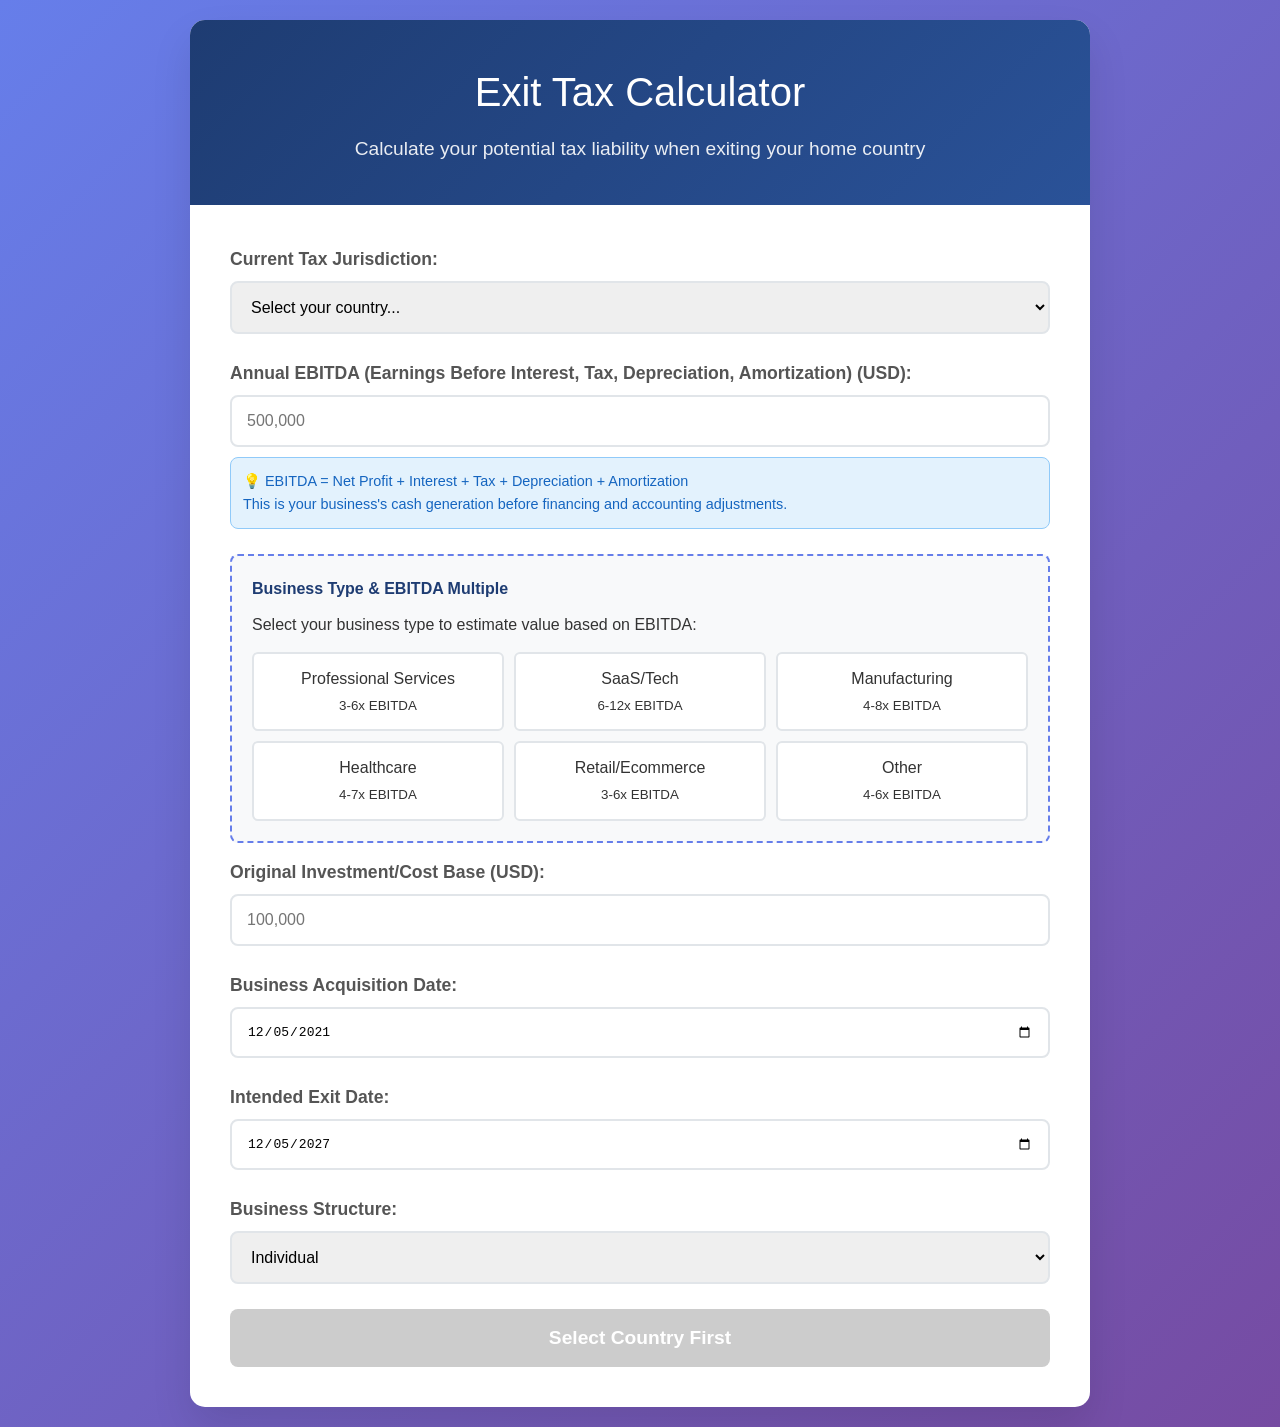
==== calculator/index.html @ 255c91f5 "Link calculator results to fact find" ====
<!DOCTYPE html>
<html lang="en">
<head>
    <meta charset="UTF-8">
    <meta name="viewport" content="width=device-width, initial-scale=1.0">
    <title>Exit Tax Calculator</title>
    <style>
        * {
            margin: 0;
            padding: 0;
            box-sizing: border-box;
        }
        
        body {
            font-family: -apple-system, BlinkMacSystemFont, 'Segoe UI', Roboto, sans-serif;
            line-height: 1.6;
            color: #333;
            background: linear-gradient(135deg, #667eea 0%, #764ba2 100%);
            min-height: 100vh;
            padding: 20px;
        }
        
        .container {
            max-width: 900px;
            margin: 0 auto;
            background: white;
            border-radius: 15px;
            box-shadow: 0 20px 40px rgba(0,0,0,0.1);
            overflow: hidden;
        }
        
        .header {
            background: linear-gradient(135deg, #1e3c72 0%, #2a5298 100%);
            color: white;
            padding: 40px;
            text-align: center;
        }
        
        .header h1 {
            font-size: 2.5em;
            margin-bottom: 10px;
            font-weight: 300;
        }
        
        .header p {
            font-size: 1.2em;
            opacity: 0.9;
        }
        
        .form-container {
            padding: 40px;
        }
        
        .form-group {
            margin-bottom: 25px;
        }
        
        label {
            display: block;
            margin-bottom: 8px;
            font-weight: 600;
            color: #555;
            font-size: 1.1em;
        }
        
        input, select {
            width: 100%;
            padding: 15px;
            border: 2px solid #e1e5e9;
            border-radius: 8px;
            font-size: 1em;
            transition: border-color 0.3s ease;
        }
        
        input:focus, select:focus {
            outline: none;
            border-color: #667eea;
            box-shadow: 0 0 0 3px rgba(102, 126, 234, 0.1);
        }
        
        .valuation-helper {
            background: #f8f9fa;
            border: 2px dashed #667eea;
            border-radius: 8px;
            padding: 20px;
            margin: 15px 0;
        }
        
        .valuation-helper h4 {
            color: #1e3c72;
            margin-bottom: 10px;
        }
        
        .multiple-selector {
            display: grid;
            grid-template-columns: repeat(auto-fit, minmax(200px, 1fr));
            gap: 10px;
            margin-top: 15px;
        }
        
        .multiple-option {
            background: white;
            border: 2px solid #e1e5e9;
            border-radius: 6px;
            padding: 12px;
            cursor: pointer;
            transition: all 0.3s ease;
            text-align: center;
        }
        
        .multiple-option:hover {
            border-color: #667eea;
            background: #f0f4ff;
        }
        
        .multiple-option.selected {
            border-color: #667eea;
            background: #667eea;
            color: white;
        }
        
        .estimated-value {
            background: #e8f5e8;
            border: 2px solid #4caf50;
            border-radius: 8px;
            padding: 15px;
            margin-top: 15px;
            text-align: center;
            font-size: 1.2em;
            font-weight: 600;
            color: #2e7d32;
        }
        
        .jurisdiction-specific {
            background: #f8f9fa;
            border-radius: 8px;
            padding: 20px;
            margin-top: 15px;
            border-left: 4px solid #667eea;
        }
        
        .calculate-btn {
            width: 100%;
            background: linear-gradient(135deg, #667eea 0%, #764ba2 100%);
            color: white;
            border: none;
            padding: 18px;
            font-size: 1.2em;
            font-weight: 600;
            border-radius: 8px;
            cursor: pointer;
            transition: transform 0.2s ease, box-shadow 0.2s ease;
        }
        
        .calculate-btn:hover {
            transform: translateY(-2px);
            box-shadow: 0 10px 25px rgba(102, 126, 234, 0.3);
        }
        
        .calculate-btn:disabled {
            background: #ccc;
            cursor: not-allowed;
            transform: none;
            box-shadow: none;
        }
        
        .results {
            background: #f8f9fa;
            border-radius: 10px;
            padding: 30px;
            margin-top: 30px;
            border: 1px solid #e1e5e9;
        }
        
        .results h2 {
            color: #1e3c72;
            margin-bottom: 20px;
            font-size: 1.8em;
        }
        
        .calculation-detail {
            background: white;
            padding: 20px;
            border-radius: 8px;
            margin-bottom: 20px;
            border-left: 4px solid #2a5298;
        }
        
        .savings {
            background: linear-gradient(135deg, #11998e 0%, #38ef7d 100%);
            color: white;
            padding: 20px;
            border-radius: 8px;
            text-align: center;
            font-size: 1.3em;
            font-weight: 600;
            margin: 20px 0;
        }
        
        .urgency {
            background: linear-gradient(135deg, #ff416c 0%, #ff4b2b 100%);
            color: white;
            padding: 20px;
            border-radius: 8px;
            margin-top: 20px;
            font-weight: 600;
        }
        
        .service-fee {
            background: #1e3c72;
            color: white;
            padding: 15px;
            border-radius: 8px;
            text-align: center;
            font-size: 1.1em;
            margin: 15px 0;
        }

        .fact-find-cta {
            display: none;
            margin-top: 24px;
            padding: 24px;
            border-radius: 10px;
            background: #f0f4ff;
            border: 2px solid #667eea;
            text-align: center;
        }

        .fact-find-cta h3 {
            color: #1e3c72;
            margin-bottom: 8px;
        }

        .fact-find-cta p {
            color: #555;
            margin-bottom: 16px;
        }

        .fact-find-link {
            display: inline-block;
            background: linear-gradient(135deg, #1e3c72 0%, #2a5298 100%);
            color: white;
            text-decoration: none;
            padding: 14px 22px;
            border-radius: 8px;
            font-weight: 700;
        }
        
        .currency-note {
            background: #fff3cd;
            border: 1px solid #ffeaa7;
            border-radius: 8px;
            padding: 12px;
            margin-bottom: 20px;
            color: #856404;
            text-align: center;
        }
        
        .ebitda-note {
            background: #e3f2fd;
            border: 1px solid #90caf9;
            border-radius: 8px;
            padding: 12px;
            margin-top: 10px;
            color: #1565c0;
            font-size: 0.9em;
        }
        
        @media (max-width: 768px) {
            .container {
                margin: 10px;
                border-radius: 10px;
            }
            
            .header {
                padding: 30px 20px;
            }
            
            .header h1 {
                font-size: 2em;
            }
            
            .form-container {
                padding: 30px 20px;
            }
            
            .multiple-selector {
                grid-template-columns: 1fr;
            }
        }
    </style>
</head>
<body>
    <div class="container">
        <div class="header">
            <h1>Exit Tax Calculator</h1>
            <p>Calculate your potential tax liability when exiting your home country</p>
        </div>
        
        <div class="form-container">
            <form id="exitTaxForm">
                <div class="form-group">
                    <label>Current Tax Jurisdiction:</label>
                    <select id="jurisdiction" onchange="updateCurrency()">
                        <option value="">Select your country...</option>
                        <option value="australia">Australia</option>
                        <option value="uk">United Kingdom</option>
                        <option value="canada">Canada</option>
                    </select>
                </div>
                
                <div id="currencyNote" class="currency-note" style="display:none;"></div>

                <div class="form-group">
                    <label>Annual EBITDA (Earnings Before Interest, Tax, Depreciation, Amortization) <span id="currencyLabel">(USD)</span>:</label>
                    <input type="number" id="ebitda" placeholder="500,000" onchange="calculateEstimatedValue()">
                    <div class="ebitda-note">
                        💡 EBITDA = Net Profit + Interest + Tax + Depreciation + Amortization<br>
                        This is your business's cash generation before financing and accounting adjustments.
                    </div>
                </div>
                
                <div class="valuation-helper">
                    <h4>Business Type & EBITDA Multiple</h4>
                    <p>Select your business type to estimate value based on EBITDA:</p>
                    
                    <div class="multiple-selector">
                        <div class="multiple-option" onclick="selectMultiple(4, 'Professional Services')" data-multiple="4">
                            <div>Professional Services</div>
                            <small>3-6x EBITDA</small>
                        </div>
                        <div class="multiple-option" onclick="selectMultiple(8, 'SaaS/Tech')" data-multiple="8">
                            <div>SaaS/Tech</div>
                            <small>6-12x EBITDA</small>
                        </div>
                        <div class="multiple-option" onclick="selectMultiple(6, 'Manufacturing')" data-multiple="6">
                            <div>Manufacturing</div>
                            <small>4-8x EBITDA</small>
                        </div>
                        <div class="multiple-option" onclick="selectMultiple(5, 'Healthcare')" data-multiple="5">
                            <div>Healthcare</div>
                            <small>4-7x EBITDA</small>
                        </div>
                        <div class="multiple-option" onclick="selectMultiple(4, 'Retail/Ecommerce')" data-multiple="4">
                            <div>Retail/Ecommerce</div>
                            <small>3-6x EBITDA</small>
                        </div>
                        <div class="multiple-option" onclick="selectMultiple(5, 'Other')" data-multiple="5">
                            <div>Other</div>
                            <small>4-6x EBITDA</small>
                        </div>
                    </div>
                    
                    <div id="estimatedValue" class="estimated-value" style="display:none;"></div>
                </div>

                <div class="form-group">
                    <label>Original Investment/Cost Base <span id="costCurrencyLabel">(USD)</span>:</label>
                    <input type="number" id="costBase" placeholder="100,000">
                </div>

                <div class="form-group">
                    <label>Business Acquisition Date:</label>
                    <input type="date" id="acquisitionDate">
                </div>

                <div class="form-group">
                    <label>Intended Exit Date:</label>
                    <input type="date" id="exitDate">
                </div>

                <div class="form-group">
                    <label>Business Structure:</label>
                    <select id="structure">
                        <option value="individual">Individual</option>
                        <option value="company">Company</option>
                        <option value="trust">Trust/Partnership</option>
                    </select>
                </div>

                <!-- Australia specific -->
                <div id="australiaFields" class="jurisdiction-specific" style="display:none;">
                    <h3 style="margin-bottom: 15px; color: #1e3c72;">Australia-Specific Questions</h3>
                    <div class="form-group">
                        <label>Family trust with income splitting arrangements?</label>
                        <select id="familyTrust">
                            <option value="no">No</option>
                            <option value="yes">Yes</option>
                        </select>
                    </div>
                </div>

                <!-- UK specific -->
                <div id="ukFields" class="jurisdiction-specific" style="display:none;">
                    <h3 style="margin-bottom: 15px; color: #1e3c72;">UK-Specific Questions</h3>
                    <div class="form-group">
                        <label>Business Asset Disposal Relief eligible?</label>
                        <select id="badr">
                            <option value="no">No</option>
                            <option value="yes">Yes</option>
                        </select>
                    </div>
                    <div class="form-group">
                        <label>Do you plan to return to UK within 5 years?</label>
                        <select id="returnPlan">
                            <option value="no">No</option>
                            <option value="yes">Yes</option>
                        </select>
                    </div>
                </div>

                <!-- Canada specific -->
                <div id="canadaFields" class="jurisdiction-specific" style="display:none;">
                    <h3 style="margin-bottom: 15px; color: #1e3c72;">Canada-Specific Questions</h3>
                    <div class="form-group">
                        <label>Qualified Small Business Corporation shares?</label>
                        <select id="qsbc">
                            <option value="no">No</option>
                            <option value="yes">Yes</option>
                        </select>
                    </div>
                </div>

                <button type="button" class="calculate-btn" onclick="calculateTax()" id="calculateBtn" disabled>Select Country First</button>
            </form>

            <div id="results" style="display:none;" class="results">
                <h2>Exit Tax Calculation Results</h2>
                <div id="calculation" class="calculation-detail"></div>
                <div class="service-fee" id="serviceFee">Our offshore setup service fee: $8,000 USD</div>
                <div id="savings" class="savings"></div>
                <div id="urgency"></div>
                <div id="factFindCta" class="fact-find-cta">
                    <h3>Ready to continue?</h3>
                    <p>Send these calculator inputs into the client fact-find so you do not need to re-enter the business and exit-tax details.</p>
                    <a id="factFindLink" class="fact-find-link" href="../fact-find.html">Continue to pre-filled fact find →</a>
                </div>
            </div>
        </div>
    </div>

    <script>
        let selectedMultiple = 0;
        let selectedBusinessType = '';
        let currentCurrency = 'USD';
        let currentCurrencySymbol = '$';
        
        const exchangeRates = {
            'USD': 1,
            'AUD': 0.65,  // 1 AUD = 0.65 USD
            'GBP': 1.25,  // 1 GBP = 1.25 USD  
            'CAD': 0.72   // 1 CAD = 0.72 USD
        };
        
        const currencySymbols = {
            'USD': '$',
            'AUD': 'A$',
            'GBP': '£',
            'CAD': 'C$'
        };

        function updateCurrency() {
            const jurisdiction = document.getElementById('jurisdiction').value;
            const currencyNote = document.getElementById('currencyNote');
            const calculateBtn = document.getElementById('calculateBtn');
            
            // Hide all jurisdiction-specific fields
            document.getElementById('australiaFields').style.display = 'none';
            document.getElementById('ukFields').style.display = 'none';
            document.getElementById('canadaFields').style.display = 'none';
            
            if (jurisdiction === 'australia') {
                currentCurrency = 'AUD';
                currentCurrencySymbol = 'A$';
                document.getElementById('australiaFields').style.display = 'block';
                currencyNote.innerHTML = '💰 All amounts shown in Australian Dollars (AUD)';
                currencyNote.style.display = 'block';
                calculateBtn.disabled = false;
                calculateBtn.innerHTML = 'Calculate Exit Tax';
            } else if (jurisdiction === 'uk') {
                currentCurrency = 'GBP';
                currentCurrencySymbol = '£';
                document.getElementById('ukFields').style.display = 'block';
                currencyNote.innerHTML = '💰 All amounts shown in British Pounds (GBP)';
                currencyNote.style.display = 'block';
                calculateBtn.disabled = false;
                calculateBtn.innerHTML = 'Calculate Exit Tax';
            } else if (jurisdiction === 'canada') {
                currentCurrency = 'CAD';
                currentCurrencySymbol = 'C$';
                document.getElementById('canadaFields').style.display = 'block';
                currencyNote.innerHTML = '💰 All amounts shown in Canadian Dollars (CAD)';
                currencyNote.style.display = 'block';
                calculateBtn.disabled = false;
                calculateBtn.innerHTML = 'Calculate Exit Tax';
            } else {
                currentCurrency = 'USD';
                currentCurrencySymbol = '$';
                currencyNote.style.display = 'none';
                calculateBtn.disabled = true;
                calculateBtn.innerHTML = 'Select Country First';
            }
            
            // Update currency labels
            document.getElementById('currencyLabel').textContent = `(${currentCurrency})`;
            document.getElementById('costCurrencyLabel').textContent = `(${currentCurrency})`;
            
            // Recalculate estimated value if we have data
            calculateEstimatedValue();
            
            // Update service fee display
            updateServiceFeeDisplay();
        }

        function selectMultiple(multiple, businessType) {
            selectedMultiple = multiple;
            selectedBusinessType = businessType;
            
            // Update visual selection
            document.querySelectorAll('.multiple-option').forEach(el => {
                el.classList.remove('selected');
            });
            
            event.target.closest('.multiple-option').classList.add('selected');
            
            // Recalculate estimated value
            calculateEstimatedValue();
        }

        function calculateEstimatedValue() {
            const ebitda = parseFloat(document.getElementById('ebitda').value) || 0;
            const estimatedValueDiv = document.getElementById('estimatedValue');
            
            if (ebitda > 0 && selectedMultiple > 0) {
                const estimatedValue = ebitda * selectedMultiple;
                estimatedValueDiv.innerHTML = `Estimated ${selectedBusinessType} Value: ${formatCurrency(estimatedValue, currentCurrency)}<br><small>(${formatCurrency(ebitda, currentCurrency)} EBITDA × ${selectedMultiple}x multiple)</small>`;
                estimatedValueDiv.style.display = 'block';
            } else {
                estimatedValueDiv.style.display = 'none';
            }
        }
        
        function updateServiceFeeDisplay() {
            const serviceFeeDiv = document.getElementById('serviceFee');
            const feeInLocalCurrency = 8000 / exchangeRates[currentCurrency];
            serviceFeeDiv.innerHTML = `Our offshore setup service fee: ${formatCurrency(feeInLocalCurrency, currentCurrency)} (${formatCurrency(8000, 'USD')})`;
        }

        function formatCurrency(amount, currency = currentCurrency) {
            const symbol = currencySymbols[currency] || '$';
            const formatted = new Intl.NumberFormat('en-US', {
                minimumFractionDigits: 0,
                maximumFractionDigits: 0,
            }).format(amount);
            return `${symbol}${formatted}`;
        }

        function convertToUSD(amount, fromCurrency) {
            return amount * exchangeRates[fromCurrency];
        }

        function convertFromUSD(amount, toCurrency) {
            return amount / exchangeRates[toCurrency];
        }

        function base64UrlEncode(obj) {
            const json = JSON.stringify(obj);
            const utf8 = encodeURIComponent(json).replace(/%([0-9A-F]{2})/g, (_, p1) => String.fromCharCode('0x' + p1));
            return btoa(utf8).replace(/\+/g, '-').replace(/\//g, '_').replace(/=+$/g, '');
        }

        function cleanNumber(value) {
            return Math.round(Number(value) || 0).toString();
        }

        function jurisdictionToFactFindCountry(jurisdiction) {
            return { australia: 'Australia', uk: 'United Kingdom', canada: 'Canada' }[jurisdiction] || '';
        }

        function jurisdictionToBusinessLocation(jurisdiction) {
            return { australia: 'AU', uk: 'GB', canada: 'CA' }[jurisdiction] || '';
        }

        function structureToFactFind(structure) {
            return { individual: 'Sole Trader', company: 'Company / Pty Ltd / Ltd', trust: 'Trust' }[structure] || '';
        }

        function buildFactFindPayload(result) {
            const jurisdiction = document.getElementById('jurisdiction').value;
            const ebitda = parseFloat(document.getElementById('ebitda').value) || 0;
            const costBase = parseFloat(document.getElementById('costBase').value) || 0;
            const structure = document.getElementById('structure').value;
            const acquisitionDate = document.getElementById('acquisitionDate').value;
            const exitDate = document.getElementById('exitDate').value;
            const country = jurisdictionToFactFindCountry(jurisdiction);
            const businessType = selectedBusinessType || 'General';
            const multiple = selectedMultiple || 5;
            const businessValue = result && result.businessValue ? result.businessValue : ebitda * multiple;
            const capitalGain = result && result.capitalGain ? result.capitalGain : Math.max(0, businessValue - costBase);
            const exitTax = result && result.exitTax ? result.exitTax : 0;

            return {
                source: 'exit_tax_calculator',
                tax_residency: country,
                business_location: jurisdictionToBusinessLocation(jurisdiction),
                business_structure: structureToFactFind(structure),
                profit: cleanNumber(ebitda),
                business_value: cleanNumber(businessValue),
                future_value: cleanNumber(businessValue),
                cost_base: cleanNumber(costBase),
                cgt_aware: exitTax > 0 ? 'yes' : 'no',
                cgt_exposure: cleanNumber(exitTax),
                business_valued: 'yes',
                goals: ['reduce_ongoing_tax', 'exit_planning', 'relocate', 'structure'],
                additional_notes: [
                    'Imported from International Broker Co exit tax calculator.',
                    `Calculator jurisdiction: ${country || jurisdiction}`,
                    `Annual EBITDA entered: ${formatCurrency(ebitda)}`,
                    `Business type / multiple: ${businessType} ${multiple}x`,
                    `Estimated business value: ${formatCurrency(businessValue)}`,
                    `Original cost base: ${formatCurrency(costBase)}`,
                    `Estimated capital gain: ${formatCurrency(capitalGain)}`,
                    `Estimated exit tax: ${formatCurrency(exitTax)}`,
                    acquisitionDate ? `Business acquisition date: ${acquisitionDate}` : null,
                    exitDate ? `Intended exit date: ${exitDate}` : null,
                    'Please confirm all figures before relying on this fact-find.'
                ].filter(Boolean).join('\n')
            };
        }

        function updateFactFindLink(result) {
            const payload = buildFactFindPayload(result);
            const encoded = base64UrlEncode(payload);
            const link = document.getElementById('factFindLink');
            link.href = `../fact-find.html?prefill=${encoded}`;
            document.getElementById('factFindCta').style.display = 'block';
        }

        function calculateTax() {
            const jurisdiction = document.getElementById('jurisdiction').value;
            const ebitda = parseFloat(document.getElementById('ebitda').value) || 0;
            const costBase = parseFloat(document.getElementById('costBase').value) || 0;
            const exitDate = new Date(document.getElementById('exitDate').value);
            const structure = document.getElementById('structure').value;
            
            if (!jurisdiction || ebitda <= 0) {
                alert('Please fill in all required fields with valid values.');
                return;
            }
            
            // Calculate business value using EBITDA multiple
            let businessValue = ebitda;
            if (selectedMultiple > 0) {
                businessValue = ebitda * selectedMultiple;
            } else {
                // Default to 5x EBITDA if no multiple selected
                businessValue = ebitda * 5;
                selectedBusinessType = 'General (5x EBITDA)';
                selectedMultiple = 5;
            }
            
            const capitalGain = businessValue - costBase;
            let exitTax = 0;
            let calculation = '';
            let urgency = '';

            if (jurisdiction === 'australia') {
                const isAfter2027 = exitDate >= new Date('2027-07-01');
                const isAfter2028 = exitDate >= new Date('2028-07-01');
                const familyTrust = document.getElementById('familyTrust').value === 'yes';
                
                if (!isAfter2027) {
                    // Current rules - 50% discount
                    if (structure === 'individual') {
                        const taxableGain = capitalGain * 0.5; // 50% discount
                        exitTax = taxableGain * 0.45; // Top marginal rate
                        calculation = `<strong>Current Rules (Pre-July 2027):</strong><br>
                                     Annual EBITDA: ${formatCurrency(ebitda)}<br>
                                     Business Value: ${formatCurrency(businessValue)} (${selectedBusinessType} ${selectedMultiple}x)<br>
                                     Capital gain: ${formatCurrency(capitalGain)}<br>
                                     50% CGT discount applied<br>
                                     Taxable gain: ${formatCurrency(taxableGain)}<br>
                                     Tax rate: 45%<br>
                                     <strong>Exit tax: ${formatCurrency(exitTax)}</strong>`;
                    } else {
                        exitTax = capitalGain * 0.3; // Company rate
                        calculation = `<strong>Current Rules (Pre-July 2027):</strong><br>
                                     Annual EBITDA: ${formatCurrency(ebitda)}<br>
                                     Business Value: ${formatCurrency(businessValue)} (${selectedBusinessType} ${selectedMultiple}x)<br>
                                     Capital gain: ${formatCurrency(capitalGain)}<br>
                                     Company structure - no discount<br>
                                     Tax rate: 30%<br>
                                     <strong>Exit tax: ${formatCurrency(exitTax)}</strong>`;
                    }
                    urgency = `🚨 CRITICAL: Exit before July 1, 2027 to keep 50% CGT discount! Your window is closing fast.`;
                } else {
                    // New rules - 30% minimum, indexation
                    const inflationAdjustment = capitalGain * 0.1; // Rough estimate
                    const adjustedGain = Math.max(capitalGain - inflationAdjustment, capitalGain * 0.7);
                    exitTax = adjustedGain * 0.3; // 30% minimum
                    calculation = `<strong>New Rules (Post-July 2027):</strong><br>
                                 Annual EBITDA: ${formatCurrency(ebitda)}<br>
                                 Business Value: ${formatCurrency(businessValue)} (${selectedBusinessType} ${selectedMultiple}x)<br>
                                 Capital gain: ${formatCurrency(capitalGain)}<br>
                                 Inflation adjustment: ~${formatCurrency(inflationAdjustment)}<br>
                                 Real gain: ${formatCurrency(adjustedGain)}<br>
                                 30% minimum rate applies<br>
                                 <strong>Exit tax: ${formatCurrency(exitTax)}</strong>`;
                    
                    if (isAfter2028 && familyTrust) {
                        urgency = `⚠️ MAXIMUM IMPACT: Both CGT changes AND 30% trust distribution minimum apply. Family trust tax planning is effectively dead.`;
                    } else if (isAfter2028) {
                        urgency = `⚠️ New regime in full effect: 30% minimum CGT rate + trust distribution changes.`;
                    } else {
                        urgency = `⚠️ New CGT regime: No more 50% discount, 30% minimum rate applies.`;
                    }
                }
            } else if (jurisdiction === 'uk') {
                const badr = document.getElementById('badr').value === 'yes';
                const returnPlan = document.getElementById('returnPlan').value === 'yes';
                
                exitTax = capitalGain * (badr ? 0.1 : 0.2);
                calculation = `<strong>UK Capital Gains Tax:</strong><br>
                             Annual EBITDA: ${formatCurrency(ebitda)}<br>
                             Business Value: ${formatCurrency(businessValue)} (${selectedBusinessType} ${selectedMultiple}x)<br>
                             Capital gain: ${formatCurrency(capitalGain)}<br>
                             CGT rate: ${badr ? '10% (Business Asset Disposal Relief)' : '20% (Standard rate)'}<br>
                             <strong>Exit tax: ${formatCurrency(exitTax)}</strong>`;
                
                if (returnPlan) {
                    urgency = `⚠️ WARNING: 5-year temporary non-residence rule applies. If you return to UK within 5 years, gains will still be taxable in the UK.`;
                } else {
                    urgency = `✅ Clean exit possible if you stay non-resident for 5+ years.`;
                }
            } else if (jurisdiction === 'canada') {
                const qsbc = document.getElementById('qsbc').value === 'yes';
                const exemptionUSD = qsbc ? 971000 : 0; // 2024 Lifetime Capital Gains Exemption in USD
                const exemption = convertFromUSD(exemptionUSD, currentCurrency);
                const taxableGain = Math.max(0, capitalGain - exemption);
                exitTax = taxableGain * 0.26; // Approximate combined federal/provincial rate
                
                calculation = `<strong>Canada Departure Tax:</strong><br>
                             Annual EBITDA: ${formatCurrency(ebitda)}<br>
                             Business Value: ${formatCurrency(businessValue)} (${selectedBusinessType} ${selectedMultiple}x)<br>
                             Capital gain: ${formatCurrency(capitalGain)}<br>
                             ${qsbc ? `Lifetime Capital Gains Exemption: ${formatCurrency(exemption)}<br>` : ''}
                             Taxable gain: ${formatCurrency(taxableGain)}<br>
                             Effective tax rate: ~26%<br>
                             <strong>Exit tax: ${formatCurrency(exitTax)}</strong>`;
                
                urgency = `💡 Security posting required for deferral. Consider timing of departure and realization of gains.`;
            }

            const serviceFeeLocal = 8000 / exchangeRates[currentCurrency];
            const netSavings = exitTax - serviceFeeLocal;
            const roi = netSavings > 0 ? (netSavings / serviceFeeLocal).toFixed(1) : 0;
            
            document.getElementById('calculation').innerHTML = calculation;
            
            if (netSavings > 0) {
                document.getElementById('savings').innerHTML = `💰 Your net savings after our fee: ${formatCurrency(netSavings)}<br>ROI: ${roi}x return on investment`;
                document.getElementById('savings').style.background = 'linear-gradient(135deg, #11998e 0%, #38ef7d 100%)';
                document.getElementById('savings').style.color = 'white';
                document.getElementById('savings').style.display = 'block';
            } else if (exitTax > 0) {
                document.getElementById('savings').innerHTML = `⚠️ Your estimated exit tax (${formatCurrency(exitTax)}) is less than our service fee. However, we may identify additional strategies and optimizations during consultation.`;
                document.getElementById('savings').style.background = 'linear-gradient(135deg, #ff9a9e 0%, #fecfef 100%)';
                document.getElementById('savings').style.color = '#333';
                document.getElementById('savings').style.display = 'block';
            } else {
                document.getElementById('savings').innerHTML = `🔍 Based on these estimates, your capital gain appears minimal. Let's discuss your full situation - there may be other tax considerations we should address.`;
                document.getElementById('savings').style.background = 'linear-gradient(135deg, #74b9ff 0%, #0984e3 100%)';
                document.getElementById('savings').style.color = 'white';
                document.getElementById('savings').style.display = 'block';
            }
            
            if (urgency) {
                document.getElementById('urgency').innerHTML = urgency;
                document.getElementById('urgency').style.display = 'block';
            }
            
            updateFactFindLink({ businessValue, capitalGain, exitTax });
            document.getElementById('results').style.display = 'block';
            document.getElementById('results').scrollIntoView({ behavior: 'smooth' });
        }

        // Set default dates
        document.addEventListener('DOMContentLoaded', function() {
            const today = new Date();
            const nextYear = new Date(today.getFullYear() + 1, today.getMonth(), today.getDate());
            
            // Set acquisition date to 5 years ago as default
            const fiveYearsAgo = new Date(today.getFullYear() - 5, today.getMonth(), today.getDate());
            document.getElementById('acquisitionDate').value = fiveYearsAgo.toISOString().split('T')[0];
            
            // Set exit date to next year as default
            document.getElementById('exitDate').value = nextYear.toISOString().split('T')[0];
        });
    </script>
</body>
</html>
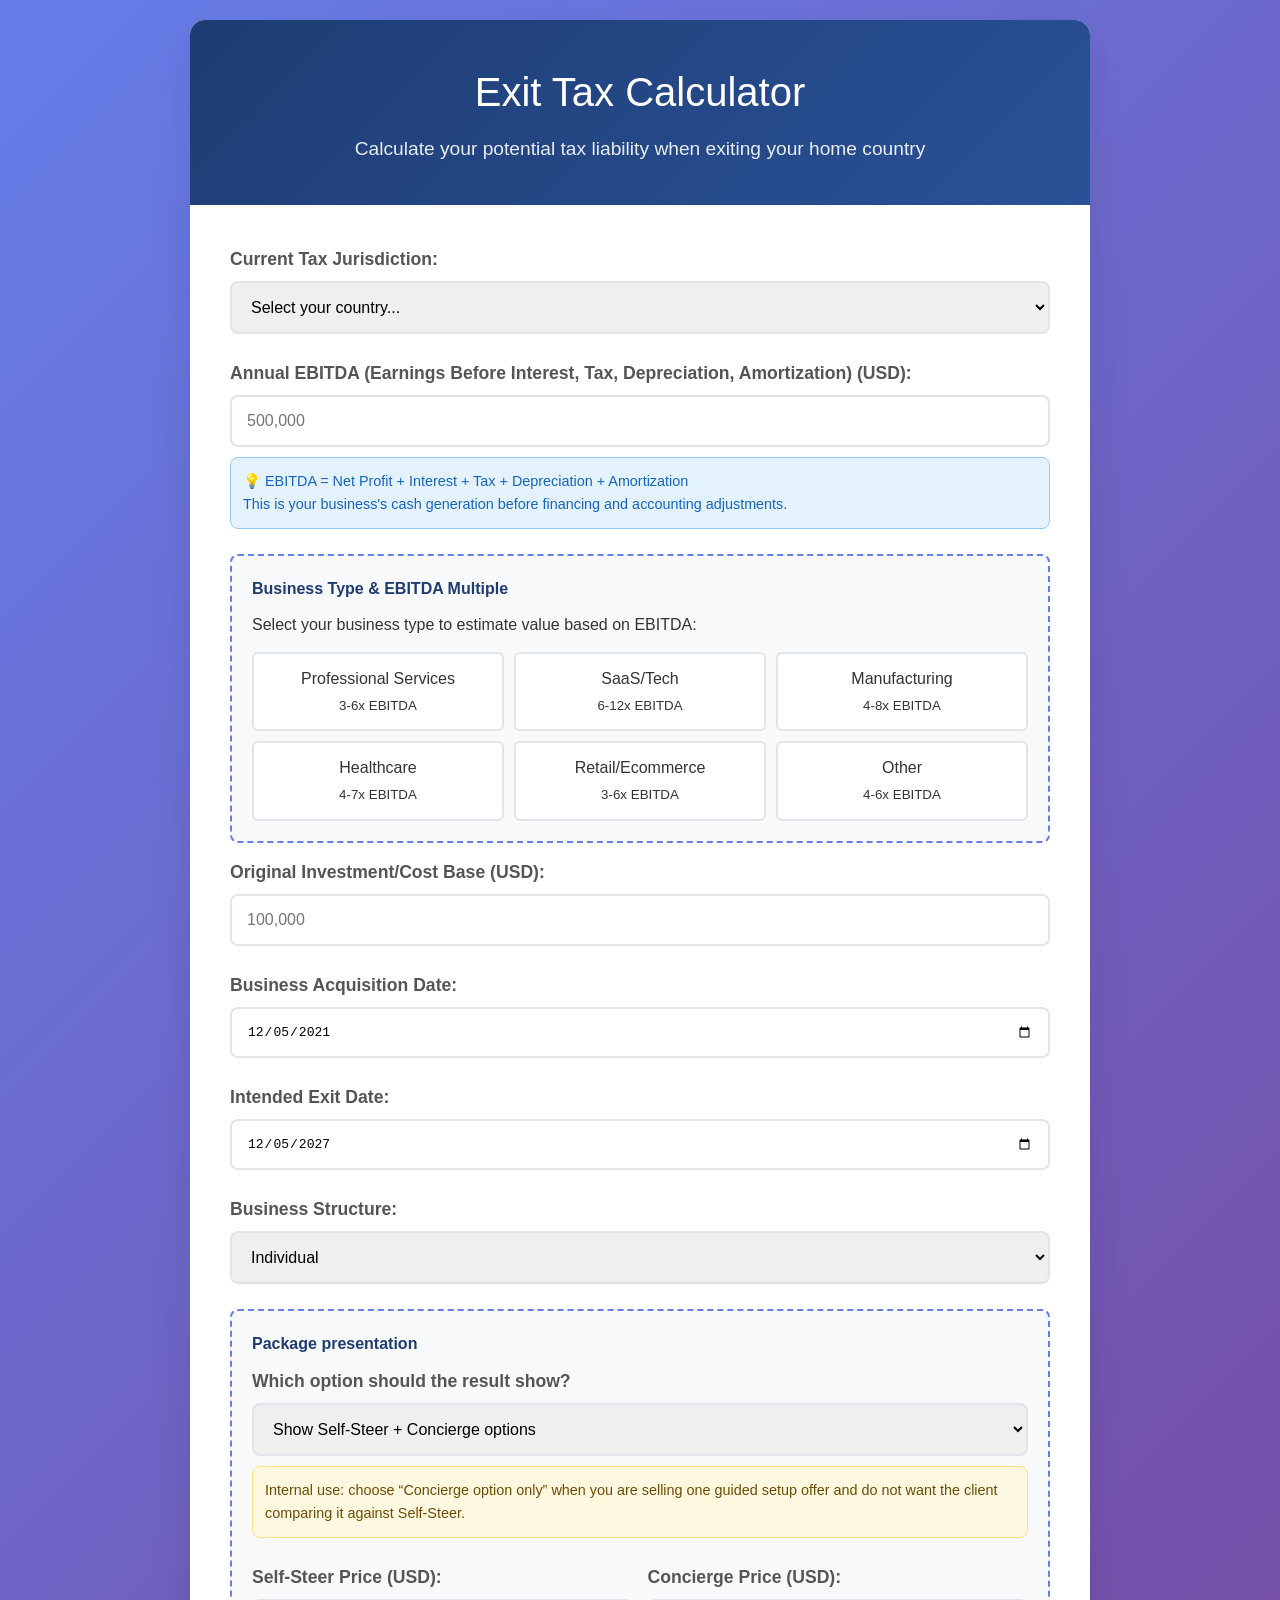
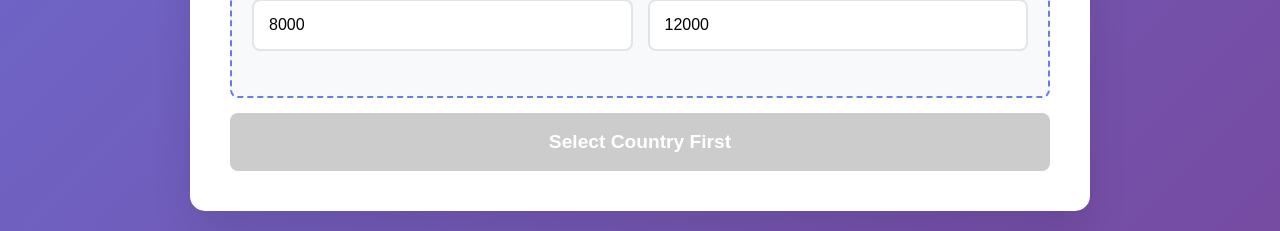
==== commit 0851a69b: "Mirror package pricing options in website source" ====
--- a/calculator/index.html
+++ b/calculator/index.html
@@ -214,6 +214,59 @@
             text-align: center;
             font-size: 1.1em;
             margin: 15px 0;
+        }
+
+        .price-grid {
+            display: grid;
+            grid-template-columns: repeat(auto-fit, minmax(220px, 1fr));
+            gap: 15px;
+        }
+
+        .internal-note {
+            background: #fff8e1;
+            border: 1px solid #ffe082;
+            border-radius: 8px;
+            padding: 12px;
+            margin-top: 10px;
+            color: #6d4c00;
+            font-size: 0.9em;
+        }
+
+        .package-recommendation {
+            background: white;
+            border: 1px solid #d9e2ff;
+            border-radius: 10px;
+            padding: 22px;
+            margin: 18px 0;
+        }
+
+        .package-recommendation h3 {
+            color: #1e3c72;
+            margin-bottom: 12px;
+        }
+
+        .package-card {
+            border: 2px solid #e1e5e9;
+            border-radius: 10px;
+            padding: 18px;
+            margin-top: 12px;
+        }
+
+        .package-card.primary {
+            border-color: #667eea;
+            background: #f0f4ff;
+        }
+
+        .package-card h4 {
+            color: #1e3c72;
+            margin-bottom: 6px;
+        }
+
+        .package-price {
+            font-size: 1.35em;
+            font-weight: 800;
+            color: #11998e;
+            margin-bottom: 8px;
         }
 
         .fact-find-cta {
@@ -378,6 +431,30 @@
                     </select>
                 </div>
 
+                <div class="valuation-helper">
+                    <h4>Package presentation</h4>
+                    <div class="form-group">
+                        <label>Which option should the result show?</label>
+                        <select id="packageMode" onchange="updateServiceFeeDisplay()">
+                            <option value="both">Show Self-Steer + Concierge options</option>
+                            <option value="concierge_only">Show Concierge option only</option>
+                        </select>
+                        <div class="internal-note">
+                            Internal use: choose “Concierge option only” when you are selling one guided setup offer and do not want the client comparing it against Self-Steer.
+                        </div>
+                    </div>
+                    <div class="price-grid">
+                        <div class="form-group">
+                            <label>Self-Steer Price <span class="priceCurrencyLabel">(USD)</span>:</label>
+                            <input type="number" id="selfSteerPrice" value="8000" min="0" step="500" onchange="updateServiceFeeDisplay()">
+                        </div>
+                        <div class="form-group">
+                            <label>Concierge Price <span class="priceCurrencyLabel">(USD)</span>:</label>
+                            <input type="number" id="conciergePrice" value="12000" min="0" step="500" onchange="updateServiceFeeDisplay()">
+                        </div>
+                    </div>
+                </div>
+
                 <!-- Australia specific -->
                 <div id="australiaFields" class="jurisdiction-specific" style="display:none;">
                     <h3 style="margin-bottom: 15px; color: #1e3c72;">Australia-Specific Questions</h3>
@@ -427,7 +504,8 @@
             <div id="results" style="display:none;" class="results">
                 <h2>Exit Tax Calculation Results</h2>
                 <div id="calculation" class="calculation-detail"></div>
-                <div class="service-fee" id="serviceFee">Our offshore setup service fee: $8,000 USD</div>
+                <div class="service-fee" id="serviceFee">Recommended package fee: $8,000 USD</div>
+                <div id="packageRecommendation" class="package-recommendation"></div>
                 <div id="savings" class="savings"></div>
                 <div id="urgency"></div>
                 <div id="factFindCta" class="fact-find-cta">
@@ -504,6 +582,9 @@
             // Update currency labels
             document.getElementById('currencyLabel').textContent = `(${currentCurrency})`;
             document.getElementById('costCurrencyLabel').textContent = `(${currentCurrency})`;
+            document.querySelectorAll('.priceCurrencyLabel').forEach(label => {
+                label.textContent = `(${currentCurrency})`;
+            });
             
             // Recalculate estimated value if we have data
             calculateEstimatedValue();
@@ -540,10 +621,69 @@
             }
         }
         
+        function parseMoneyInput(id, fallback) {
+            const value = parseFloat(document.getElementById(id).value);
+            return Number.isFinite(value) && value >= 0 ? value : fallback;
+        }
+
+        function getPackagePrices() {
+            return {
+                selfSteer: parseMoneyInput('selfSteerPrice', 8000),
+                concierge: parseMoneyInput('conciergePrice', 12000)
+            };
+        }
+
+        function getPackageMode() {
+            return document.getElementById('packageMode').value;
+        }
+
+        function getSelectedPackageFee() {
+            const prices = getPackagePrices();
+            return getPackageMode() === 'concierge_only' ? prices.concierge : prices.selfSteer;
+        }
+
         function updateServiceFeeDisplay() {
             const serviceFeeDiv = document.getElementById('serviceFee');
-            const feeInLocalCurrency = 8000 / exchangeRates[currentCurrency];
-            serviceFeeDiv.innerHTML = `Our offshore setup service fee: ${formatCurrency(feeInLocalCurrency, currentCurrency)} (${formatCurrency(8000, 'USD')})`;
+            const prices = getPackagePrices();
+            const packageMode = getPackageMode();
+            const selectedPackageFee = getSelectedPackageFee();
+            if (packageMode === 'concierge_only') {
+                serviceFeeDiv.innerHTML = `Recommended package fee: ${formatCurrency(selectedPackageFee, currentCurrency)} <span style="opacity:0.85;">(Concierge guided setup)</span>`;
+            } else {
+                serviceFeeDiv.innerHTML = `Recommended package fee: ${formatCurrency(selectedPackageFee, currentCurrency)} <span style="opacity:0.85;">(Self-Steer)</span> · Concierge: ${formatCurrency(prices.concierge, currentCurrency)}`;
+            }
+        }
+
+        function buildPackageRecommendation() {
+            const prices = getPackagePrices();
+            const packageMode = getPackageMode();
+
+            if (packageMode === 'concierge_only') {
+                return `
+                    <h3>Recommended package: Concierge guided setup</h3>
+                    <div class="package-card primary">
+                        <h4>Concierge</h4>
+                        <div class="package-price">${formatCurrency(prices.concierge, currentCurrency)}</div>
+                        <p>We hold your hand through establishing the companies with you: structure confirmation, setup roadmap, provider coordination, document preparation guidance, banking/payment sequencing and implementation check-ins.</p>
+                        <p><strong>Positioning:</strong> this is the guided implementation version of the Self-Steer package — not a heavy done-for-you concierge model.</p>
+                    </div>
+                    <div class="internal-note">Self-Steer option is intentionally hidden for this client because you are presenting one clear offer.</div>
+                `;
+            }
+
+            return `
+                <h3>Recommended packages</h3>
+                <div class="package-card primary">
+                    <h4>Self-Steer</h4>
+                    <div class="package-price">${formatCurrency(prices.selfSteer, currentCurrency)}</div>
+                    <p>Best fit for founder-led implementation: we give them the structure, roadmap, introductions, documents and checkpoints so they can establish the companies correctly without paying for unnecessary hand-holding.</p>
+                </div>
+                <div class="package-card">
+                    <h4>Concierge guided setup</h4>
+                    <div class="package-price">${formatCurrency(prices.concierge, currentCurrency)}</div>
+                    <p>For clients who need more support: we hold their hand through the same establishment process with tighter coordination and implementation check-ins.</p>
+                </div>
+            `;
         }
 
         function formatCurrency(amount, currency = currentCurrency) {
@@ -598,6 +738,10 @@
             const businessValue = result && result.businessValue ? result.businessValue : ebitda * multiple;
             const capitalGain = result && result.capitalGain ? result.capitalGain : Math.max(0, businessValue - costBase);
             const exitTax = result && result.exitTax ? result.exitTax : 0;
+            const prices = getPackagePrices();
+            const packageMode = getPackageMode();
+            const selectedPackageFee = getSelectedPackageFee();
+            const selectedPackageName = packageMode === 'concierge_only' ? 'Concierge guided setup' : 'Self-Steer';
 
             return {
                 source: 'exit_tax_calculator',
@@ -621,6 +765,10 @@
                     `Original cost base: ${formatCurrency(costBase)}`,
                     `Estimated capital gain: ${formatCurrency(capitalGain)}`,
                     `Estimated exit tax: ${formatCurrency(exitTax)}`,
+                    `Recommended package mode: ${packageMode === 'concierge_only' ? 'Concierge only' : 'Self-Steer + Concierge'}`,
+                    `Selected package fee: ${selectedPackageName} ${formatCurrency(selectedPackageFee)}`,
+                    `Self-Steer price: ${formatCurrency(prices.selfSteer)}`,
+                    `Concierge price: ${formatCurrency(prices.concierge)}`,
                     acquisitionDate ? `Business acquisition date: ${acquisitionDate}` : null,
                     exitDate ? `Intended exit date: ${exitDate}` : null,
                     'Please confirm all figures before relying on this fact-find.'
@@ -751,11 +899,13 @@
                 urgency = `💡 Security posting required for deferral. Consider timing of departure and realization of gains.`;
             }
 
-            const serviceFeeLocal = 8000 / exchangeRates[currentCurrency];
-            const netSavings = exitTax - serviceFeeLocal;
-            const roi = netSavings > 0 ? (netSavings / serviceFeeLocal).toFixed(1) : 0;
+            const selectedPackageFee = getSelectedPackageFee();
+            const netSavings = exitTax - selectedPackageFee;
+            const roi = netSavings > 0 ? (netSavings / selectedPackageFee).toFixed(1) : 0;
             
             document.getElementById('calculation').innerHTML = calculation;
+            updateServiceFeeDisplay();
+            document.getElementById('packageRecommendation').innerHTML = buildPackageRecommendation();
             
             if (netSavings > 0) {
                 document.getElementById('savings').innerHTML = `💰 Your net savings after our fee: ${formatCurrency(netSavings)}<br>ROI: ${roi}x return on investment`;
@@ -763,7 +913,7 @@
                 document.getElementById('savings').style.color = 'white';
                 document.getElementById('savings').style.display = 'block';
             } else if (exitTax > 0) {
-                document.getElementById('savings').innerHTML = `⚠️ Your estimated exit tax (${formatCurrency(exitTax)}) is less than our service fee. However, we may identify additional strategies and optimizations during consultation.`;
+                document.getElementById('savings').innerHTML = `⚠️ Your estimated exit tax (${formatCurrency(exitTax)}) is less than the selected package fee. However, we may identify additional strategies and optimizations during consultation.`;
                 document.getElementById('savings').style.background = 'linear-gradient(135deg, #ff9a9e 0%, #fecfef 100%)';
                 document.getElementById('savings').style.color = '#333';
                 document.getElementById('savings').style.display = 'block';
